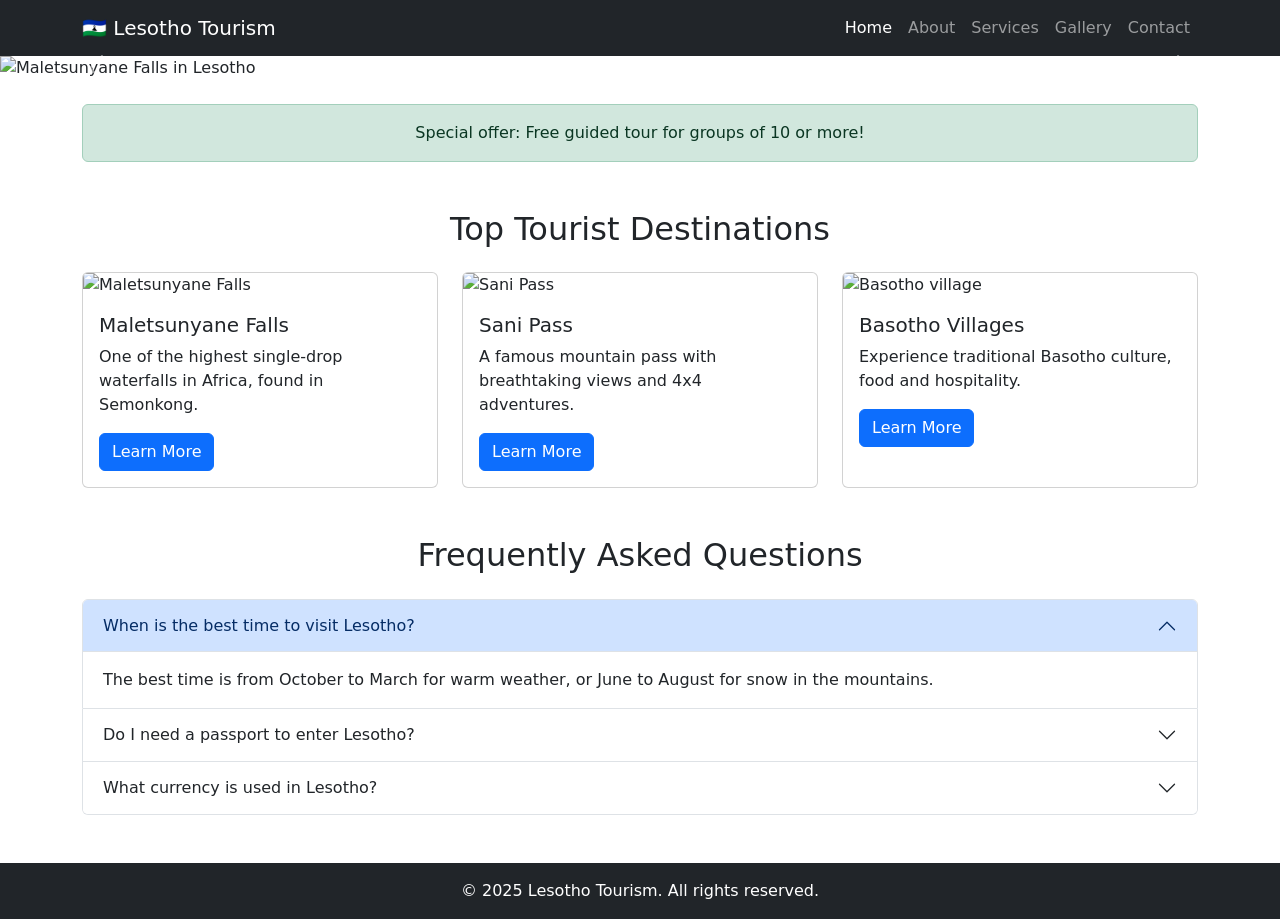
==== index.html @ b3689866 "Add files via upload" ====
<!DOCTYPE html>
<html lang="en">
<head>
  <meta charset="UTF-8">
  <meta name="viewport" content="width=device-width, initial-scale=1.0">
  <title>Lesotho Tourism - Home</title>
  <link href="https://cdn.jsdelivr.net/npm/bootstrap@5.3.2/dist/css/bootstrap.min.css" rel="stylesheet">
  <link rel="stylesheet" href="css/style.css">
</head>
<body>

<!-- NAVBAR (Bootstrap Component 1) -->
<nav class="navbar navbar-expand-lg navbar-dark bg-dark">
  <div class="container">
    <a class="navbar-brand" href="index.html">🇱🇸 Lesotho Tourism</a>
    <button class="navbar-toggler" type="button" data-bs-toggle="collapse" data-bs-target="#navMenu">
      <span class="navbar-toggler-icon"></span>
    </button>
    <div class="collapse navbar-collapse" id="navMenu">
      <ul class="navbar-nav ms-auto">
        <li class="nav-item"><a class="nav-link active" href="index.html">Home</a></li>
        <li class="nav-item"><a class="nav-link" href="about.html">About</a></li>
        <li class="nav-item"><a class="nav-link" href="services.html">Services</a></li>
        <li class="nav-item"><a class="nav-link" href="gallery.html">Gallery</a></li>
        <li class="nav-item"><a class="nav-link" href="contact.html">Contact</a></li>
      </ul>
    </div>
  </div>
</nav>

<!-- CAROUSEL (Bootstrap Component 2) -->
<div id="heroCarousel" class="carousel slide" data-bs-ride="carousel">
  <div class="carousel-inner">
    <div class="carousel-item active">
      <img src="images/maletsunyane.jpg" class="d-block w-100 hero-img" alt="Maletsunyane Falls in Lesotho">
      <div class="carousel-caption">
        <h1>Welcome to the Kingdom in the Sky</h1>
        <p>Discover the beauty of Lesotho</p>
      </div>
    </div>
    <div class="carousel-item">
      <img src="images/sani.jpg" class="d-block w-100 hero-img" alt="Sani Pass mountains in Lesotho">
      <div class="carousel-caption">
        <h1>Adventure Awaits</h1>
        <p>Hike, ski and explore</p>
      </div>
    </div>
    <div class="carousel-item">
      <img src="images/village.jpg" class="d-block w-100 hero-img" alt="Traditional Basotho village">
      <div class="carousel-caption">
        <h1>Experience Basotho Culture</h1>
        <p>Meet the friendly people of Lesotho</p>
      </div>
    </div>
  </div>
  <button class="carousel-control-prev" type="button" data-bs-target="#heroCarousel" data-bs-slide="prev">
    <span class="carousel-control-prev-icon"></span>
  </button>
  <button class="carousel-control-next" type="button" data-bs-target="#heroCarousel" data-bs-slide="next">
    <span class="carousel-control-next-icon"></span>
  </button>
</div>

<!-- ALERT (Bootstrap Component 3) -->
<div class="container mt-4">
  <div class="alert alert-success text-center" role="alert">
     Special offer: Free guided tour for groups of 10 or more!
  </div>
</div>

<!-- CARDS (Bootstrap Component 4) -->
<section class="container my-5">
  <h2 class="section-title text-center mb-4">Top Tourist Destinations</h2>
  <div class="row g-4">
    <div class="col-md-4">
      <div class="card h-100 custom-card">
        <img src="images/maletsunyane.jpg" class="card-img-top" alt="Maletsunyane Falls">
        <div class="card-body">
          <h5 class="card-title">Maletsunyane Falls</h5>
          <p class="card-text">One of the highest single-drop waterfalls in Africa, found in Semonkong.</p>
          <a href="services.html" class="btn btn-primary">Learn More</a>
        </div>
      </div>
    </div>
    <div class="col-md-4">
      <div class="card h-100 custom-card">
        <img src="images/sani.jpg" class="card-img-top" alt="Sani Pass">
        <div class="card-body">
          <h5 class="card-title">Sani Pass</h5>
          <p class="card-text">A famous mountain pass with breathtaking views and 4x4 adventures.</p>
          <a href="services.html" class="btn btn-primary">Learn More</a>
        </div>
      </div>
    </div>
    <div class="col-md-4">
      <div class="card h-100 custom-card">
        <img src="images/village.jpg" class="card-img-top" alt="Basotho village">
        <div class="card-body">
          <h5 class="card-title">Basotho Villages</h5>
          <p class="card-text">Experience traditional Basotho culture, food and hospitality.</p>
          <a href="services.html" class="btn btn-primary">Learn More</a>
        </div>
      </div>
    </div>
  </div>
</section>

<!-- ACCORDION (Bootstrap Component 5) -->
<section class="container my-5">
  <h2 class="section-title text-center mb-4">Frequently Asked Questions</h2>
  <div class="accordion" id="faqAccordion">
    <div class="accordion-item">
      <h3 class="accordion-header">
        <button class="accordion-button" data-bs-toggle="collapse" data-bs-target="#faq1">
          When is the best time to visit Lesotho?
        </button>
      </h3>
      <div id="faq1" class="accordion-collapse collapse show" data-bs-parent="#faqAccordion">
        <div class="accordion-body">The best time is from October to March for warm weather, or June to August for snow in the mountains.</div>
      </div>
    </div>
    <div class="accordion-item">
      <h3 class="accordion-header">
        <button class="accordion-button collapsed" data-bs-toggle="collapse" data-bs-target="#faq2">
          Do I need a passport to enter Lesotho?
        </button>
      </h3>
      <div id="faq2" class="accordion-collapse collapse" data-bs-parent="#faqAccordion">
        <div class="accordion-body">Yes, all visitors need a valid passport. Some countries may need a visa.</div>
      </div>
    </div>
    <div class="accordion-item">
      <h3 class="accordion-header">
        <button class="accordion-button collapsed" data-bs-toggle="collapse" data-bs-target="#faq3">
          What currency is used in Lesotho?
        </button>
      </h3>
      <div id="faq3" class="accordion-collapse collapse" data-bs-parent="#faqAccordion">
        <div class="accordion-body">The Loti (LSL) is used, and South African Rand (ZAR) is also accepted everywhere.</div>
      </div>
    </div>
  </div>
</section>

<!-- FOOTER -->
<footer class="bg-dark text-white text-center py-3 mt-5">
  <p class="mb-0">&copy; 2025 Lesotho Tourism. All rights reserved.</p>
</footer>

<script src="https://cdn.jsdelivr.net/npm/bootstrap@5.3.2/dist/js/bootstrap.bundle.min.js"></script>
<script src="js/script.js"></script>
</body>
</html>
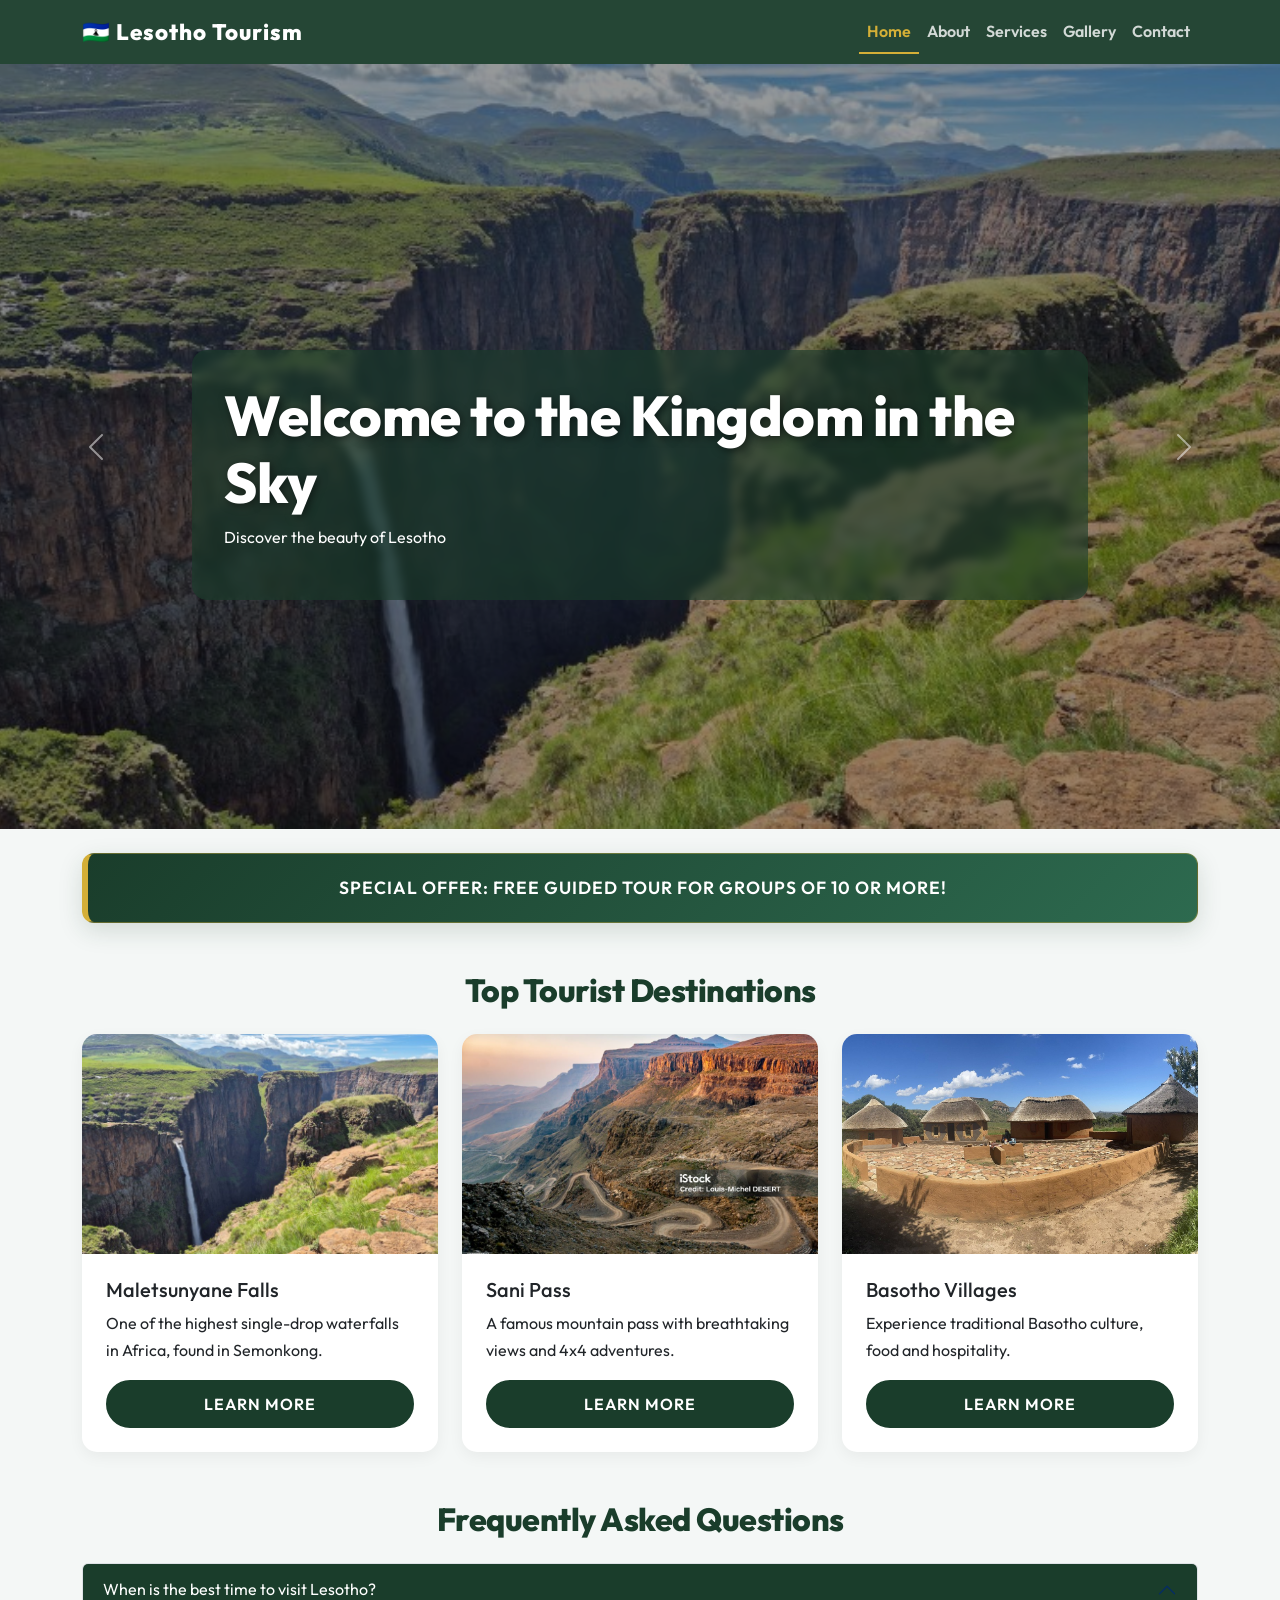
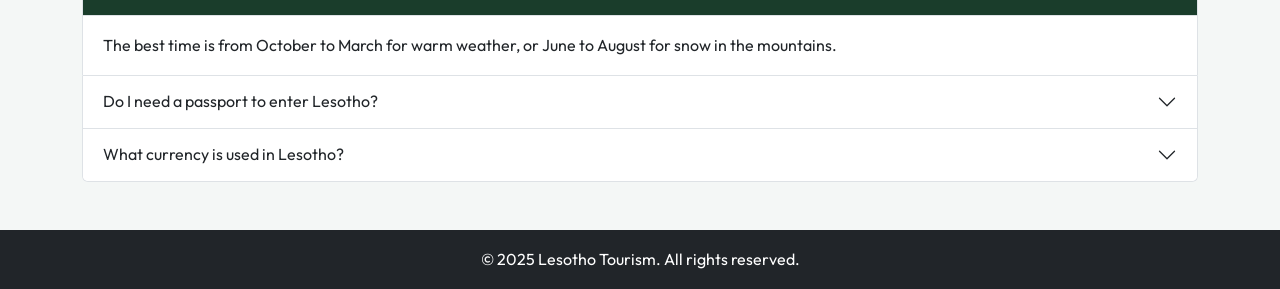
==== commit 87088129: "index.html" ====
--- a/index.html
+++ b/index.html
@@ -61,9 +61,9 @@
   </button>
 </div>
 
-<!-- ALERT (Bootstrap Component 3) -->
+<!-- ALERT (Updated to Custom Alert) -->
 <div class="container mt-4">
-  <div class="alert alert-success text-center" role="alert">
+  <div class="custom-alert" role="alert">
      Special offer: Free guided tour for groups of 10 or more!
   </div>
 </div>
@@ -150,4 +150,4 @@
 <script src="https://cdn.jsdelivr.net/npm/bootstrap@5.3.2/dist/js/bootstrap.bundle.min.js"></script>
 <script src="js/script.js"></script>
 </body>
-</html>+</html>
--- a/css/style.css
+++ b/css/style.css
@@ -0,0 +1,304 @@
+/* ===== GOOGLE FONTS & CSS VARIABLES ===== */
+@import url('https://fonts.googleapis.com/css2?family=Outfit:wght@300;400;600;800&display=swap');
+
+:root {
+  --primary-color: #1a3d2b; /* Deep Forest Green */
+  --accent-color: #d4af37;  /* NEW COLOR: Premium Warm Gold / Sand */
+  --text-dark: #2b2b2b;
+  --text-light: #f8f9fa;
+  --card-bg: #ffffff;
+}
+
+/* ===== GENERAL STYLES & TYPOGRAPHY ===== */
+* {
+  box-sizing: border-box;
+}
+
+body {
+  font-family: 'Outfit', sans-serif;
+  color: var(--text-dark);
+  background-color: #f4f7f6;
+  line-height: 1.7;
+  overflow-x: hidden;
+}
+
+h1, h2, h3, h4 {
+  font-weight: 800;
+  color: var(--primary-color);
+  letter-spacing: -0.5px;
+}
+
+/* ===== NAVBAR CUSTOMIZATION ===== */
+.navbar {
+  background-color: rgba(26, 61, 43, 0.95) !important;
+  backdrop-filter: blur(10px);
+  box-shadow: 0 4px 15px rgba(0,0,0,0.1);
+  transition: all 0.3s ease;
+}
+
+.navbar-brand {
+  font-weight: 800;
+  font-size: 1.4rem;
+  letter-spacing: 1px;
+  color: #fff !important;
+}
+
+.navbar .nav-link {
+  font-weight: 600;
+  color: rgba(255,255,255,0.8) !important;
+  position: relative;
+  transition: color 0.3s ease;
+}
+
+/* Custom animated underline for nav links */
+.navbar .nav-link::after {
+  content: '';
+  position: absolute;
+  width: 0%;
+  height: 2px;
+  bottom: 0;
+  left: 0;
+  background-color: var(--accent-color); /* Now Gold */
+  transition: width 0.3s ease-in-out;
+}
+
+.navbar .nav-link:hover::after,
+.navbar .nav-link.active::after {
+  width: 100%;
+}
+
+.navbar .nav-link:hover,
+.navbar .nav-link.active {
+  color: var(--accent-color) !important; /* Now Gold */
+}
+
+/* ===== HERO / CAROUSEL ===== */
+.hero-img {
+  height: 85vh;
+  object-fit: cover;
+  filter: brightness(0.6);
+}
+
+.carousel-caption {
+  bottom: 30%;
+  text-align: left;
+  padding: 2rem;
+  background: rgba(26, 61, 43, 0.6);
+  backdrop-filter: blur(5px);
+  border-radius: 15px;
+  animation: slideInLeft 1s ease-out;
+}
+
+.carousel-caption h1 {
+  color: #fff;
+  font-size: 3.5rem;
+  font-weight: 800;
+  text-shadow: 2px 2px 8px rgba(0,0,0,0.5);
+}
+
+/* ===== PAGE HEADERS ===== */
+.page-header {
+  background: linear-gradient(135deg, rgba(26, 61, 43, 0.95), rgba(45, 106, 79, 0.85)), 
+              url('https://images.unsplash.com/photo-1549419138-6b1a7e8d7e89?q=80&w=2000&auto=format&fit=crop');
+  background-size: cover;
+  background-position: center;
+  padding: 100px 0;
+  text-align: center;
+}
+
+.page-header h1 {
+  color: #fff;
+  font-size: 3rem;
+  text-transform: uppercase;
+  letter-spacing: 3px;
+  text-shadow: 2px 2px 4px rgba(0,0,0,0.5);
+}
+
+.page-header p {
+  color: var(--accent-color); /* Now Gold */
+  font-size: 1.2rem;
+  font-weight: 600;
+}
+
+/* ===== CARDS (Flexbox & Box Model) ===== */
+.custom-card {
+  background-color: var(--card-bg);
+  border: none;
+  border-radius: 15px;
+  overflow: hidden;
+  box-shadow: 0 5px 15px rgba(0,0,0,0.05);
+  transition: all 0.4s cubic-bezier(0.175, 0.885, 0.32, 1.275);
+  display: flex;
+  flex-direction: column;
+  height: 100%;
+}
+
+.custom-card:hover {
+  transform: translateY(-10px) scale(1.02);
+  box-shadow: 0 15px 30px rgba(0,0,0,0.15);
+}
+
+.custom-card img {
+  height: 220px;
+  object-fit: cover;
+  transition: transform 0.5s ease;
+}
+
+.custom-card:hover img {
+  transform: scale(1.1);
+}
+
+.custom-card .card-body {
+  padding: 1.5rem;
+  display: flex;
+  flex-direction: column;
+  flex-grow: 1;
+}
+
+/* ===== BUTTONS (Transitions & Hover) ===== */
+.btn-primary {
+  background-color: var(--primary-color);
+  border: 2px solid var(--primary-color);
+  color: #fff;
+  font-weight: 600;
+  padding: 10px 25px;
+  border-radius: 30px;
+  transition: all 0.3s ease;
+  text-transform: uppercase;
+  letter-spacing: 1px;
+}
+
+.btn-primary:hover {
+  background-color: transparent;
+  color: var(--primary-color);
+  box-shadow: 0 5px 15px rgba(26, 61, 43, 0.3);
+}
+
+.btn-outline-custom {
+  border: 2px solid var(--primary-color);
+  color: var(--primary-color);
+  font-weight: 600;
+  border-radius: 30px;
+  transition: all 0.3s ease;
+}
+
+.btn-outline-custom:hover {
+  background-color: var(--primary-color);
+  color: #fff;
+}
+
+/* ===== GALLERY (CSS Grid & Hover) ===== */
+.gallery-img {
+  width: 100%;
+  height: 250px;
+  object-fit: cover;
+  border-radius: 12px;
+  cursor: pointer;
+  transition: all 0.4s ease;
+  box-shadow: 0 4px 10px rgba(0,0,0,0.1);
+}
+
+.gallery-img:hover {
+  transform: scale(1.05);
+  box-shadow: 0 10px 25px rgba(26, 61, 43, 0.3);
+  filter: brightness(1.1);
+}
+
+/* ===== FORMS (Custom Styling) ===== */
+.form-control, .form-select {
+  border-radius: 10px;
+  border: 1px solid #ddd;
+  padding: 12px 15px;
+  transition: all 0.3s ease;
+}
+
+.form-control:focus,
+.form-select:focus {
+  border-color: var(--primary-color);
+  box-shadow: 0 0 0 0.25rem rgba(26, 61, 43, 0.25);
+  background-color: #fff;
+}
+
+.form-label {
+  font-weight: 600;
+  color: var(--primary-color);
+}
+
+/* ===== ACCORDION (Custom) ===== */
+.accordion-button:not(.collapsed) {
+  background-color: var(--primary-color);
+  color: #fff;
+}
+
+.accordion-button:focus {
+  box-shadow: none;
+  border-color: var(--primary-color);
+}
+
+/* ===== ANIMATIONS ===== */
+@keyframes slideInLeft {
+  from {
+    opacity: 0;
+    transform: translateX(-50px);
+  }
+  to {
+    opacity: 1;
+    transform: translateX(0);
+  }
+}
+
+/* ===== RESPONSIVE DESIGN (Media Queries) ===== */
+@media (max-width: 768px) {
+  .hero-img {
+    height: 60vh;
+  }
+  
+  .carousel-caption {
+    bottom: 10%;
+    padding: 1rem;
+  }
+
+  .carousel-caption h1 {
+    font-size: 2rem;
+  }
+  
+  .page-header {
+    padding: 60px 0;
+  }
+  
+  .page-header h1 {
+    font-size: 2rem;
+  }
+
+  .gallery-img {
+    height: 200px;
+  }
+}
+
+/* ===== SPECIAL OFFER BANNER (WOW EFFECT) ===== */
+.custom-alert {
+  background: linear-gradient(135deg, #1a3d2b, #2d6a4f); /* Deep green gradient */
+  color: #ffffff;
+  border: 1px solid rgba(212, 175, 55, 0.4); /* Subtle Gold border */
+  border-left: 6px solid #d4af37; /* Strong Gold accent on the left */
+  border-radius: 12px;
+  padding: 1.2rem 2rem;
+  font-family: 'Outfit', sans-serif;
+  font-size: 1.1rem;
+  font-weight: 600;
+  letter-spacing: 1px;
+  text-transform: uppercase;
+  box-shadow: 0 8px 25px rgba(26, 61, 43, 0.15); /* Soft shadow */
+  transition: all 0.4s ease;
+  display: flex;
+  align-items: center;
+  justify-content: center;
+}
+
+/* The "Wow" hover effect */
+.custom-alert:hover {
+  transform: translateY(-3px) scale(1.01);
+  box-shadow: 0 12px 30px rgba(26, 61, 43, 0.25);
+  border-color: #d4af37;
+  color: #d4af37; /* Text turns gold on hover */
+}
